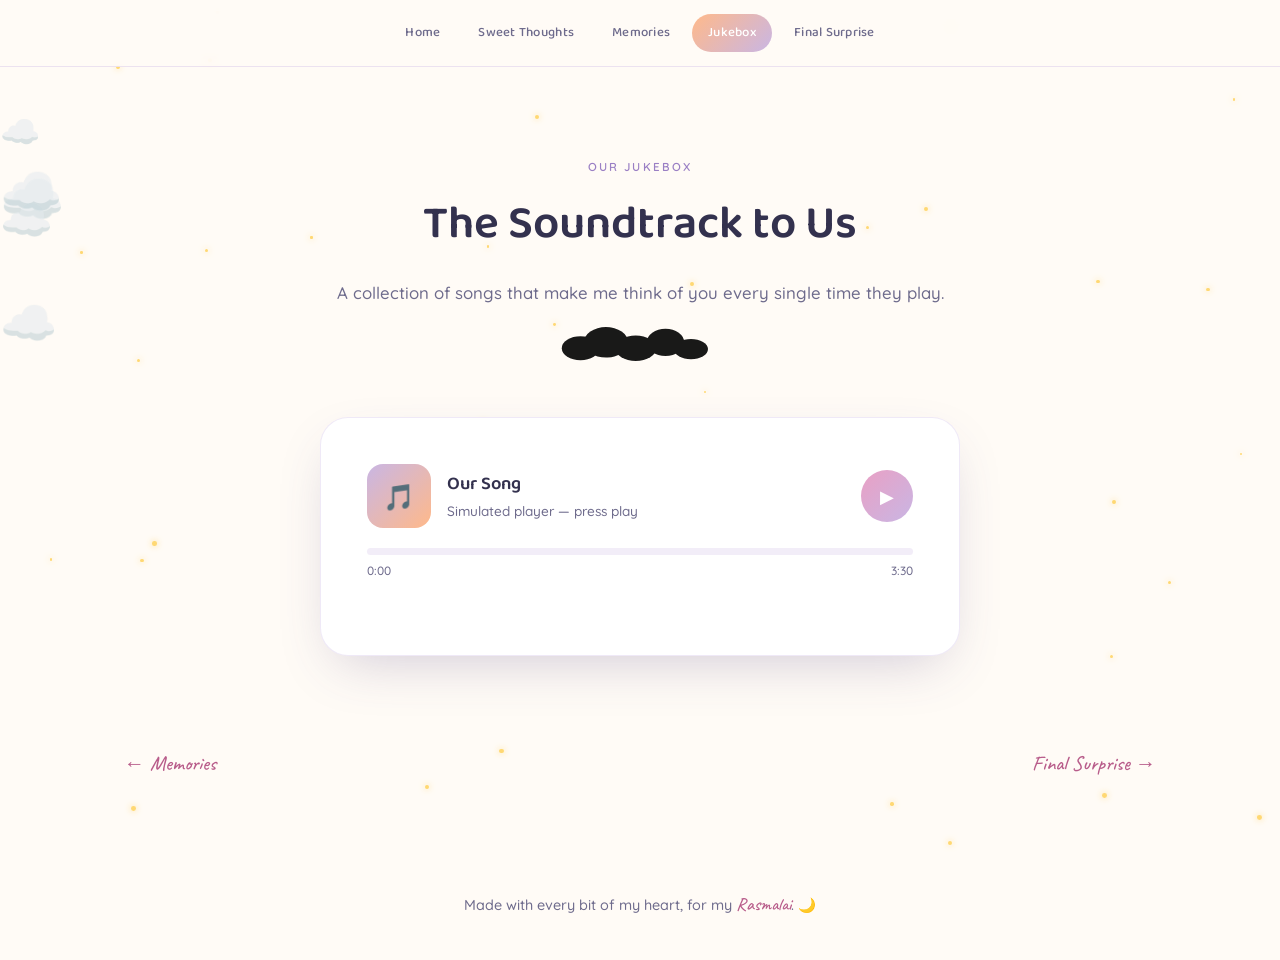
==== jukebox.html @ 06c4f2ed "Add files via upload" ====
<!DOCTYPE html>
<html lang="en">
<head>
<meta charset="UTF-8" />
<meta name="viewport" content="width=device-width, initial-scale=1.0" />
<title>The Soundtrack to Us</title>
<link rel="preconnect" href="https://fonts.googleapis.com">
<link rel="preconnect" href="https://fonts.gstatic.com" crossorigin>
<link href="https://fonts.googleapis.com/css2?family=Baloo+2:wght@500;600;700;800&family=Caveat:wght@600;700&family=Quicksand:wght@400;500;600;700&display=swap" rel="stylesheet">
<link rel="stylesheet" href="css/style.css">
</head>
<body class="locked">

<div id="particle-layer" aria-hidden="true"></div>

<div id="lock-overlay">
  <div class="lock-card">
    <span class="lock-emoji">🔒🌙</span>
    <h2>Ah-ah-ah! No peeking yet, Rasmalai.</h2>
    <p>Good things come to those who wait! Let the timer tick down... 😉✨</p>
  </div>
</div>

<nav class="slide-nav">
  <a href="index.html">Home</a>
  <a href="thoughts.html">Sweet Thoughts</a>
  <a href="memories.html">Memories</a>
  <a href="jukebox.html" class="active">Jukebox</a>
  <a href="surprise.html">Final Surprise</a>
</nav>

<div class="reveal-content">
  <section class="section">
    <div class="section-head">
      <div class="eyebrow">Our jukebox</div>
      <h2>The Soundtrack to Us</h2>
      <p>A collection of songs that make me think of you every single time they play.</p>
      <svg class="cloud-divider" viewBox="0 0 220 40" aria-hidden="true">
        <ellipse cx="40" cy="25" rx="22" ry="14"></ellipse>
        <ellipse cx="70" cy="18" rx="26" ry="18"></ellipse>
        <ellipse cx="105" cy="25" rx="24" ry="15"></ellipse>
        <ellipse cx="140" cy="18" rx="22" ry="16"></ellipse>
        <ellipse cx="170" cy="26" rx="20" ry="12"></ellipse>
      </svg>
    </div>

    <div class="jukebox">
      <div class="jukebox-track">
        <div class="jukebox-art">🎵</div>
        <div class="jukebox-meta">
          <div class="title" id="jukebox-title">Our Song</div>
          <div class="artist" id="jukebox-subtitle">Simulated player — press play</div>
        </div>
        <button class="play-btn" id="play-btn" aria-label="Play or pause">▶</button>
      </div>
      <div class="progress-track"><div class="progress-fill" id="progress-fill"></div></div>
      <div class="progress-time"><span id="progress-current">0:00</span><span id="progress-total">3:30</span></div>

      <!-- Real Spotify embed renders here automatically if you set
           "spotifyEmbedUrl" in data/content.json -->
      <div class="spotify-slot" id="spotify-slot"></div>
    </div>
  </section>

  <div class="slide-footer-nav">
    <a href="memories.html">← Memories</a>
    <a href="surprise.html">Final Surprise →</a>
  </div>
  <footer class="page-footer">Made with every bit of my heart, for my <span class="script">Rasmalai</span>. 🌙</footer>
</div>

<script src="js/data.js"></script>
<script src="js/lock.js"></script>
<script src="js/particles.js"></script>
<script src="js/jukebox.js"></script>
</body>
</html>
---- css/style.css ----
/* ================================================================
   DESIGN TOKENS — Dreamy Pastel Sky
   The idea: no matter the distance, you're under the same sky.
   Palette moves like dusk — periwinkle blue fading into lavender,
   blush pink, and warm peach, with soft cream cards and a
   deep dusky-indigo for text (never pure black).
   ================================================================ */
:root{
  --sky-deep:     #A9C6F0;   /* upper sky, periwinkle */
  --sky-mid:      #E3C6EC;   /* lavender-pink transition */
  --sky-horizon:  #FFD9C2;   /* warm peach horizon glow */
  --cream:        #FFFBF6;   /* page background */
  --card:         #FFFFFF;
  --lavender:     #C9B6E4;
  --blush:        #FFD3E0;
  --peach:        #FFB98A;
  --gold:         #FFD873;
  --indigo:       #33314E;   /* primary text, dusky navy */
  --indigo-soft:  #6E6B8C;   /* secondary text */
  --shadow:       0 20px 55px -18px rgba(80, 70, 130, 0.28);
  --radius-lg:    28px;
  --radius-md:    20px;
  --display: 'Baloo 2', cursive;
  --script: 'Caveat', cursive;
  --sans: 'Quicksand', sans-serif;
}

*{ box-sizing:border-box; }
html{ scroll-behavior:smooth; }

body{
  margin:0;
  background:var(--cream);
  color:var(--indigo);
  font-family:var(--sans);
  font-weight:500;
  overflow-x:hidden;
  line-height:1.65;
}

::selection{ background:var(--blush); color:var(--indigo); }
a, button{ font-family:inherit; }
a:focus-visible, button:focus-visible{
  outline:2px solid var(--indigo);
  outline-offset:3px;
}
h1,h2,h3{ font-family:var(--display); font-weight:600; margin:0; color:var(--indigo); }
.eyebrow{
  font-family:var(--sans); letter-spacing:0.18em; text-transform:uppercase;
  font-size:0.72rem; color:#9A7FC4; font-weight:600;
}
.script{ font-family:var(--script); font-size:1.25em; color:#B85C8A; }

/* ================================================================
   SLIDE NAVIGATION — a floating pastel pill bar
   ================================================================ */
.slide-nav{
  position:sticky;
  top:0;
  z-index:40;
  display:flex;
  justify-content:center;
  gap:6px;
  flex-wrap:wrap;
  padding:14px 12px;
  background:rgba(255,251,246,0.85);
  backdrop-filter:blur(10px);
  border-bottom:1px solid rgba(201,182,228,0.35);
}
.slide-nav a{
  text-decoration:none;
  font-family:var(--display);
  font-size:0.82rem;
  letter-spacing:0.02em;
  color:var(--indigo-soft);
  padding:8px 16px;
  border-radius:999px;
  transition:background 0.2s ease, color 0.2s ease, transform 0.2s ease;
}
.slide-nav a:hover{ background:var(--blush); color:var(--indigo); transform:translateY(-1px); }
.slide-nav a.active{
  background:linear-gradient(135deg, var(--peach), var(--lavender));
  color:#fff;
}

.slide-footer-nav{
  display:flex;
  justify-content:space-between;
  max-width:1080px;
  margin:0 auto;
  padding:0 24px 50px;
}
.slide-footer-nav a{
  text-decoration:none;
  color:#B85C8A;
  font-family:var(--script);
  font-size:1.3rem;
}
.slide-footer-nav a:hover{ text-decoration:underline; }

/* ================================================================
   SIGNATURE ELEMENT — the cloud divider
   A soft scalloped cloud shape replaces plain hairlines between
   sections, echoing the sky theme.
   ================================================================ */
.cloud-divider{
  display:block;
  width:220px;
  height:34px;
  margin:20px auto 0;
  opacity:0.9;
}
.cloud-divider path{ fill:var(--card); }

/* ================================================================
   AMBIENT SKY LAYER — twinkling stars + drifting clouds
   ================================================================ */
#particle-layer{ position:fixed; inset:0; pointer-events:none; z-index:2; overflow:hidden; }
.star{
  position:absolute;
  border-radius:50%;
  background:var(--gold);
  box-shadow:0 0 6px rgba(255,216,115,0.9);
  animation:twinkle ease-in-out infinite;
}
@keyframes twinkle{
  0%,100%{ opacity:0.15; transform:scale(0.8); }
  50%{ opacity:1; transform:scale(1.15); }
}
.cloud-puff{
  position:absolute;
  opacity:0.55;
  filter:blur(0.5px);
  animation:driftAcross linear infinite;
  font-size:2.4rem;
}
@keyframes driftAcross{
  0%{ transform:translateX(-10vw); }
  100%{ transform:translateX(110vw); }
}

/* ================================================================
   SECTION LAYOUT
   ================================================================ */
.section{ max-width:1080px; margin:0 auto; padding:90px 24px; position:relative; z-index:3; }
.section--alt{ background:linear-gradient(180deg, rgba(227,198,236,0.25), rgba(255,217,194,0.2)); }
.section-head{ text-align:center; max-width:640px; margin:0 auto 56px; }
.section-head h2{ font-size:clamp(2rem, 4vw, 2.9rem); margin:10px 0 14px; }
.section-head p{ color:var(--indigo-soft); font-size:1.05rem; }

/* ================================================================
   HERO — dusk sky gradient with drifting clouds + connecting stars
   ================================================================ */
.hero{
  min-height:92vh;
  display:flex; flex-direction:column; align-items:center; justify-content:center;
  text-align:center; padding:40px 24px; position:relative; z-index:3;
  background:linear-gradient(180deg, var(--sky-deep) 0%, var(--sky-mid) 55%, var(--sky-horizon) 100%);
}
.hero-eyebrow{
  letter-spacing:0.28em; text-transform:uppercase; font-size:0.75rem;
  color:#fff; opacity:0.9; margin-bottom:20px; font-weight:600;
}
.hero h1{
  font-size:clamp(2.3rem, 7vw, 4.4rem); line-height:1.15; max-width:820px; color:#fff;
  text-shadow:0 4px 20px rgba(80,60,110,0.25);
}
.hero p.subtitle{
  max-width:560px; margin:20px auto 0; font-size:clamp(1rem, 2vw, 1.2rem);
  color:#fff; opacity:0.92;
}

/* Distance illustration: two pins joined by a dashed flight path */
.distance-map{
  margin:36px auto 0;
  max-width:360px;
  opacity:0.95;
}
.distance-map .flight-path{
  stroke:#fff;
  stroke-width:2.5;
  stroke-dasharray:6 8;
  fill:none;
  opacity:0.85;
}
.distance-map .pin{ fill:#fff; }
.distance-map .plane{
  animation:flyAlong 3.5s ease-in-out infinite;
}
@keyframes flyAlong{
  0%,100%{ transform:translate(0,0); }
  50%{ transform:translate(4px,-6px); }
}
.same-sky-note{
  margin-top:14px;
  font-family:var(--script);
  font-size:1.4rem;
  color:#fff;
}

.countdown{ margin-top:38px; display:flex; gap:14px; flex-wrap:wrap; justify-content:center; }
.countdown .unit{
  background:rgba(255,255,255,0.92);
  border-radius:var(--radius-md);
  box-shadow:var(--shadow);
  padding:16px 20px;
  min-width:84px;
}
.countdown .unit .num{
  font-family:var(--display); font-size:2.2rem; font-weight:700; color:#B85C8A; display:block; line-height:1;
}
.countdown .unit .label{
  font-size:0.68rem; letter-spacing:0.12em; text-transform:uppercase; color:var(--indigo-soft);
  display:block; margin-top:5px;
}
.scroll-hint{ margin-top:44px; font-size:0.85rem; color:#fff; opacity:0.85; letter-spacing:0.04em; }

/* ================================================================
   LOCK OVERLAY
   ================================================================ */
#lock-overlay{
  position:fixed; inset:0; z-index:50;
  background:linear-gradient(180deg, rgba(169,198,240,0.92), rgba(255,217,194,0.92));
  backdrop-filter:blur(14px); -webkit-backdrop-filter:blur(14px);
  display:flex; align-items:center; justify-content:center; text-align:center;
  padding:32px; transition:opacity 0.8s ease;
}
#lock-overlay .lock-card{ max-width:460px; background:rgba(255,255,255,0.9); padding:40px 32px; border-radius:28px; box-shadow:var(--shadow); }
#lock-overlay .lock-emoji{ font-size:3rem; display:block; margin-bottom:18px; }
#lock-overlay h2{ font-size:clamp(1.5rem, 4vw, 2.1rem); }
#lock-overlay p{ color:var(--indigo-soft); margin-top:14px; font-size:1.05rem; }
body.locked .reveal-content{ filter:blur(10px); user-select:none; pointer-events:none; }
body:not(.locked) #lock-overlay{ opacity:0; pointer-events:none; }

#confetti-canvas{ position:fixed; inset:0; z-index:60; pointer-events:none; }

/* ================================================================
   BUTTONS (shared) — soft pastel gradient pills
   ================================================================ */
.btn{
  appearance:none; border:none; cursor:pointer; font-family:var(--display); font-weight:600;
  font-size:1.02rem; padding:16px 34px; border-radius:999px;
  background:linear-gradient(135deg, var(--peach), #E9A0C4);
  color:#fff; box-shadow:0 14px 30px -10px rgba(233,160,196,0.6);
  transition:transform 0.25s ease, box-shadow 0.25s ease;
}
.btn:hover{ transform:translateY(-3px); box-shadow:0 18px 34px -12px rgba(233,160,196,0.7); }
.btn:active{ transform:translateY(-1px); }

/* ================================================================
   SWEET THOUGHT GENERATOR
   ================================================================ */
.thought-card{
  background:var(--card); border-radius:var(--radius-lg); box-shadow:var(--shadow);
  padding:clamp(32px, 6vw, 60px); text-align:center; max-width:640px; margin:0 auto;
  border:1px solid rgba(201,182,228,0.3);
}
.thought-display{
  min-height:110px; display:flex; align-items:center; justify-content:center;
  font-family:var(--display); font-size:clamp(1.15rem, 2.4vw, 1.5rem); font-weight:500;
  color:var(--indigo); padding:10px 6px;
}
.thought-display span{ opacity:0; transform:translateY(8px); transition:opacity 0.6s ease, transform 0.6s ease; }
.thought-display span.show{ opacity:1; transform:translateY(0); }
.thought-card .btn{ margin-top:18px; }

/* ================================================================
   MEMORY VAULT (photo grid)
   ================================================================ */
.memory-grid{ display:grid; grid-template-columns:repeat(3, 1fr); gap:18px; }
@media (max-width:720px){ .memory-grid{ grid-template-columns:repeat(2, 1fr); } }
.memory-tile{
  position:relative; aspect-ratio:4/5; border-radius:var(--radius-md); overflow:hidden;
  box-shadow:0 12px 28px -14px rgba(80,70,130,0.35); cursor:pointer;
  border:4px solid #fff;
}
.memory-tile img{ width:100%; height:100%; object-fit:cover; display:block; transition:transform 0.5s ease; }
.memory-tile:hover img, .memory-tile:focus-within img{ transform:scale(1.08); }
.memory-caption{
  position:absolute; inset:auto 0 0 0; padding:16px 14px;
  background:linear-gradient(to top, rgba(51,49,78,0.85), transparent);
  color:#fff; font-family:var(--display); font-size:0.95rem;
  opacity:0; transform:translateY(10px); transition:opacity 0.35s ease, transform 0.35s ease;
}
.memory-tile:hover .memory-caption, .memory-tile:focus-within .memory-caption{ opacity:1; transform:translateY(0); }

/* ================================================================
   JUKEBOX
   ================================================================ */
.jukebox{
  background:var(--card); border-radius:var(--radius-lg); box-shadow:var(--shadow);
  padding:clamp(28px, 5vw, 46px); max-width:640px; margin:0 auto;
  border:1px solid rgba(201,182,228,0.3);
}
.jukebox-track{ display:flex; align-items:center; gap:16px; }
.jukebox-art{
  width:64px; height:64px; border-radius:16px;
  background:linear-gradient(135deg, var(--lavender), var(--peach));
  flex-shrink:0; display:flex; align-items:center; justify-content:center; font-size:1.6rem;
}
.jukebox-meta{ flex:1; min-width:0; }
.jukebox-meta .title{ font-family:var(--display); font-size:1.15rem; font-weight:600; }
.jukebox-meta .artist{ font-size:0.85rem; color:var(--indigo-soft); }
.play-btn{
  width:52px; height:52px; border-radius:50%; border:none;
  background:linear-gradient(135deg, #E9A0C4, var(--lavender));
  color:#fff; font-size:1.1rem; cursor:pointer; display:flex; align-items:center;
  justify-content:center; flex-shrink:0; transition:transform 0.2s ease;
}
.play-btn:hover{ transform:scale(1.06); }
.progress-track{ margin-top:20px; height:7px; border-radius:999px; background:rgba(201,182,228,0.25); overflow:hidden; }
.progress-fill{ height:100%; width:0%; background:linear-gradient(90deg, var(--peach), var(--lavender)); border-radius:999px; transition:width 0.2s linear; }
.progress-time{ display:flex; justify-content:space-between; font-size:0.75rem; color:var(--indigo-soft); margin-top:6px; }
.spotify-slot{ margin-top:28px; border-radius:16px; overflow:hidden; }

/* ================================================================
   FINAL SURPRISE
   ================================================================ */
.final-surprise{ text-align:center; }
.glow-btn{
  background:linear-gradient(135deg, var(--gold), #E9A0C4);
  animation:pulseGlow 2.6s ease-in-out infinite;
}
@keyframes pulseGlow{
  0%,100%{ box-shadow:0 0 0 0 rgba(255,216,115,0.5); }
  50%{ box-shadow:0 0 0 18px rgba(255,216,115,0); }
}
#jewelry-modal{
  position:fixed; inset:0; z-index:70; display:none; align-items:center; justify-content:center;
  padding:24px; background:rgba(51,49,78,0.55); backdrop-filter:blur(6px);
}
#jewelry-modal.open{ display:flex; }
.modal-card{
  position:relative; background:var(--cream); border-radius:var(--radius-lg); max-width:480px;
  width:100%; padding:clamp(28px, 6vw, 48px); text-align:center;
  box-shadow:0 30px 80px -20px rgba(0,0,0,0.45); overflow:hidden;
}
.modal-close{ position:absolute; top:16px; right:18px; background:none; border:none; font-size:1.4rem; color:var(--indigo-soft); cursor:pointer; z-index:2; }
.jewelry-box-placeholder{
  width:100%; aspect-ratio:1/1; max-width:260px; margin:0 auto 22px; border-radius:24px;
  background:linear-gradient(135deg, var(--blush), var(--gold));
  display:flex; align-items:center; justify-content:center; font-size:3rem; box-shadow:var(--shadow);
  overflow:hidden;
}
.jewelry-box-placeholder img{ width:100%; height:100%; object-fit:cover; }
.modal-card p{ font-family:var(--display); font-size:1.15rem; font-weight:500; color:var(--indigo); position:relative; z-index:2; }
.modal-sparkle{ position:absolute; font-size:1rem; opacity:0.8; animation:sparkleFloat 3s ease-in-out infinite; pointer-events:none; }
@keyframes sparkleFloat{
  0%,100%{ transform:translateY(0) scale(1); opacity:0.5; }
  50%{ transform:translateY(-14px) scale(1.2); opacity:1; }
}

footer.page-footer{ text-align:center; padding:60px 24px 40px; color:var(--indigo-soft); font-size:0.9rem; position:relative; z-index:3; }

@media (prefers-reduced-motion: reduce){
  *, *::before, *::after{
    animation-duration:0.01ms !important;
    animation-iteration-count:1 !important;
    transition-duration:0.01ms !important;
    scroll-behavior:auto !important;
  }
}
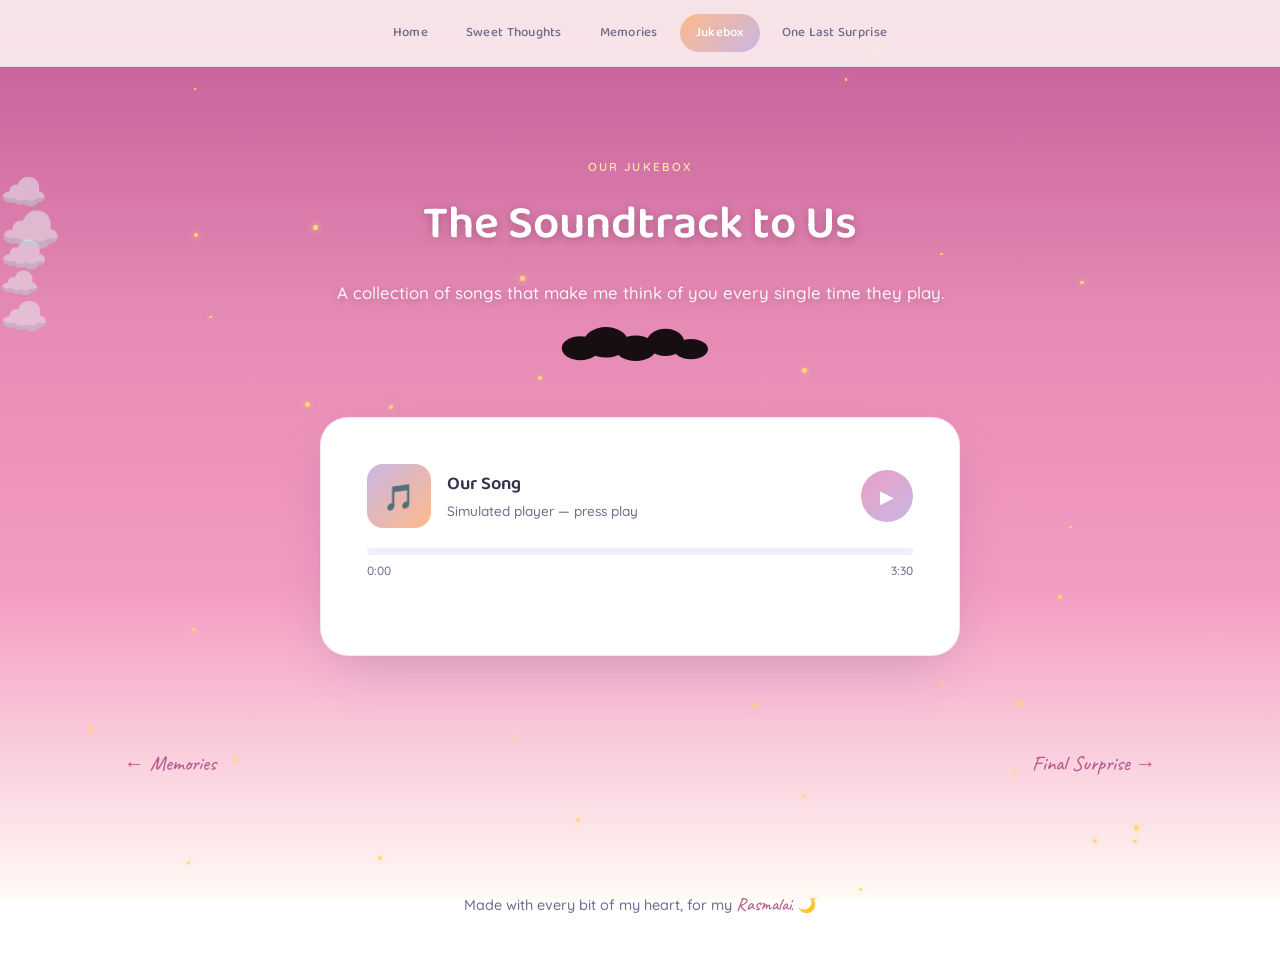
==== commit 009b3853: "Update link text for Final Surprise" ====
--- a/jukebox.html
+++ b/jukebox.html
@@ -26,7 +26,7 @@
   <a href="thoughts.html">Sweet Thoughts</a>
   <a href="memories.html">Memories</a>
   <a href="jukebox.html" class="active">Jukebox</a>
-  <a href="surprise.html">Final Surprise</a>
+  <a href="surprise.html">One Last Surprise</a>
 </nav>
 
 <div class="reveal-content">
--- a/css/style.css
+++ b/css/style.css
@@ -9,6 +9,9 @@
   --sky-deep:     #A9C6F0;   /* upper sky, periwinkle */
   --sky-mid:      #E3C6EC;   /* lavender-pink transition */
   --sky-horizon:  #FFD9C2;   /* warm peach horizon glow */
+  --hero-pink-deep:  #C15B95;  /* rich rose, top of hero */
+  --hero-pink-mid:   #E58AB5;  /* rose-pink */
+  --hero-pink-light: #F49BC1;  /* soft blush, bottom of hero */
   --cream:        #FFFBF6;   /* page background */
   --card:         #FFFFFF;
   --lavender:     #C9B6E4;
@@ -30,7 +33,8 @@
 
 body{
   margin:0;
-  background:var(--cream);
+  background:linear-gradient(180deg, var(--hero-pink-deep) 0%, var(--hero-pink-mid) 35%, var(--hero-pink-light) 65%, var(--cream) 100%);
+  background-attachment:fixed;
   color:var(--indigo);
   font-family:var(--sans);
   font-weight:500;
@@ -47,9 +51,13 @@
 h1,h2,h3{ font-family:var(--display); font-weight:600; margin:0; color:var(--indigo); }
 .eyebrow{
   font-family:var(--sans); letter-spacing:0.18em; text-transform:uppercase;
-  font-size:0.72rem; color:#9A7FC4; font-weight:600;
+  font-size:0.72rem; color:#FFE9A8; font-weight:600;
 }
 .script{ font-family:var(--script); font-size:1.25em; color:#B85C8A; }
+.hero .script{
+  color:#FFE9A8;
+  text-shadow:0 2px 10px rgba(80,40,70,0.35);
+}
 
 /* ================================================================
    SLIDE NAVIGATION — a floating pastel pill bar
@@ -143,10 +151,10 @@
    SECTION LAYOUT
    ================================================================ */
 .section{ max-width:1080px; margin:0 auto; padding:90px 24px; position:relative; z-index:3; }
-.section--alt{ background:linear-gradient(180deg, rgba(227,198,236,0.25), rgba(255,217,194,0.2)); }
+.section--alt{ background:transparent; }
 .section-head{ text-align:center; max-width:640px; margin:0 auto 56px; }
-.section-head h2{ font-size:clamp(2rem, 4vw, 2.9rem); margin:10px 0 14px; }
-.section-head p{ color:var(--indigo-soft); font-size:1.05rem; }
+.section-head h2{ font-size:clamp(2rem, 4vw, 2.9rem); margin:10px 0 14px; color:#fff; text-shadow:0 2px 10px rgba(80,40,70,0.35); }
+.section-head p{ color:#fff; opacity:0.92; font-size:1.05rem; text-shadow:0 2px 8px rgba(80,40,70,0.3); }
 
 /* ================================================================
    HERO — dusk sky gradient with drifting clouds + connecting stars
@@ -155,7 +163,7 @@
   min-height:92vh;
   display:flex; flex-direction:column; align-items:center; justify-content:center;
   text-align:center; padding:40px 24px; position:relative; z-index:3;
-  background:linear-gradient(180deg, var(--sky-deep) 0%, var(--sky-mid) 55%, var(--sky-horizon) 100%);
+  background:linear-gradient(180deg, var(--hero-pink-deep) 0%, var(--hero-pink-mid) 55%, var(--hero-pink-light) 100%);
 }
 .hero-eyebrow{
   letter-spacing:0.28em; text-transform:uppercase; font-size:0.75rem;
@@ -187,6 +195,13 @@
 .distance-map .plane{
   animation:flyAlong 3.5s ease-in-out infinite;
 }
+.distance-map .city-label{
+  font-family:var(--display);
+  font-size:11px;
+  font-weight:600;
+  fill:#fff;
+  opacity:0.9;
+}
 @keyframes flyAlong{
   0%,100%{ transform:translate(0,0); }
   50%{ transform:translate(4px,-6px); }
@@ -196,6 +211,7 @@
   font-family:var(--script);
   font-size:1.4rem;
   color:#fff;
+  text-shadow:0 2px 10px rgba(80,40,70,0.35);
 }
 
 .countdown{ margin-top:38px; display:flex; gap:14px; flex-wrap:wrap; justify-content:center; }
@@ -213,14 +229,14 @@
   font-size:0.68rem; letter-spacing:0.12em; text-transform:uppercase; color:var(--indigo-soft);
   display:block; margin-top:5px;
 }
-.scroll-hint{ margin-top:44px; font-size:0.85rem; color:#fff; opacity:0.85; letter-spacing:0.04em; }
+.scroll-hint{ margin-top:44px; font-size:0.85rem; color:#fff; opacity:0.9; letter-spacing:0.04em; text-shadow:0 2px 10px rgba(80,40,70,0.3); }
 
 /* ================================================================
    LOCK OVERLAY
    ================================================================ */
 #lock-overlay{
   position:fixed; inset:0; z-index:50;
-  background:linear-gradient(180deg, rgba(169,198,240,0.92), rgba(255,217,194,0.92));
+  background:linear-gradient(180deg, rgba(193,91,149,0.92), rgba(251,199,220,0.92));
   backdrop-filter:blur(14px); -webkit-backdrop-filter:blur(14px);
   display:flex; align-items:center; justify-content:center; text-align:center;
   padding:32px; transition:opacity 0.8s ease;
@@ -268,21 +284,28 @@
    MEMORY VAULT (photo grid)
    ================================================================ */
 .memory-grid{ display:grid; grid-template-columns:repeat(3, 1fr); gap:18px; }
-@media (max-width:720px){ .memory-grid{ grid-template-columns:repeat(2, 1fr); } }
+@media (max-width:720px){ .memory-grid{ grid-template-columns:repeat(2, 1fr); gap:14px; } }
 .memory-tile{
-  position:relative; aspect-ratio:4/5; border-radius:var(--radius-md); overflow:hidden;
+  position:relative; border-radius:var(--radius-md); overflow:hidden;
   box-shadow:0 12px 28px -14px rgba(80,70,130,0.35); cursor:pointer;
-  border:4px solid #fff;
-}
-.memory-tile img{ width:100%; height:100%; object-fit:cover; display:block; transition:transform 0.5s ease; }
-.memory-tile:hover img, .memory-tile:focus-within img{ transform:scale(1.08); }
+  border:4px solid #fff; background:#fff;
+}
+.memory-photo{ aspect-ratio:4/5; overflow:hidden; }
+.memory-photo img{ width:100%; height:100%; object-fit:cover; display:block; transition:transform 0.5s ease; }
+.memory-tile:hover .memory-photo img, .memory-tile:focus-within .memory-photo img{ transform:scale(1.06); }
 .memory-caption{
-  position:absolute; inset:auto 0 0 0; padding:16px 14px;
-  background:linear-gradient(to top, rgba(51,49,78,0.85), transparent);
-  color:#fff; font-family:var(--display); font-size:0.95rem;
-  opacity:0; transform:translateY(10px); transition:opacity 0.35s ease, transform 0.35s ease;
-}
-.memory-tile:hover .memory-caption, .memory-tile:focus-within .memory-caption{ opacity:1; transform:translateY(0); }
+  padding:10px 8px 14px;
+  text-align:center;
+  background:#fff;
+  color:var(--indigo);
+  font-family:var(--display);
+  font-size:0.82rem;
+  font-weight:600;
+  line-height:1.3;
+}
+@media (max-width:480px){
+  .memory-caption{ font-size:0.75rem; padding:8px 6px 12px; }
+}
 
 /* ================================================================
    JUKEBOX
@@ -314,40 +337,96 @@
 .spotify-slot{ margin-top:28px; border-radius:16px; overflow:hidden; }
 
 /* ================================================================
-   FINAL SURPRISE
-   ================================================================ */
-.final-surprise{ text-align:center; }
-.glow-btn{
-  background:linear-gradient(135deg, var(--gold), #E9A0C4);
-  animation:pulseGlow 2.6s ease-in-out infinite;
-}
-@keyframes pulseGlow{
-  0%,100%{ box-shadow:0 0 0 0 rgba(255,216,115,0.5); }
-  50%{ box-shadow:0 0 0 18px rgba(255,216,115,0); }
-}
-#jewelry-modal{
-  position:fixed; inset:0; z-index:70; display:none; align-items:center; justify-content:center;
-  padding:24px; background:rgba(51,49,78,0.55); backdrop-filter:blur(6px);
-}
-#jewelry-modal.open{ display:flex; }
-.modal-card{
-  position:relative; background:var(--cream); border-radius:var(--radius-lg); max-width:480px;
-  width:100%; padding:clamp(28px, 6vw, 48px); text-align:center;
-  box-shadow:0 30px 80px -20px rgba(0,0,0,0.45); overflow:hidden;
-}
-.modal-close{ position:absolute; top:16px; right:18px; background:none; border:none; font-size:1.4rem; color:var(--indigo-soft); cursor:pointer; z-index:2; }
-.jewelry-box-placeholder{
-  width:100%; aspect-ratio:1/1; max-width:260px; margin:0 auto 22px; border-radius:24px;
-  background:linear-gradient(135deg, var(--blush), var(--gold));
-  display:flex; align-items:center; justify-content:center; font-size:3rem; box-shadow:var(--shadow);
-  overflow:hidden;
-}
-.jewelry-box-placeholder img{ width:100%; height:100%; object-fit:cover; }
-.modal-card p{ font-family:var(--display); font-size:1.15rem; font-weight:500; color:var(--indigo); position:relative; z-index:2; }
-.modal-sparkle{ position:absolute; font-size:1rem; opacity:0.8; animation:sparkleFloat 3s ease-in-out infinite; pointer-events:none; }
-@keyframes sparkleFloat{
-  0%,100%{ transform:translateY(0) scale(1); opacity:0.5; }
-  50%{ transform:translateY(-14px) scale(1.2); opacity:1; }
+   CAT + BOUQUET (final surprise page, above the lamp/cake)
+   ================================================================ */
+.bouquet-section .section-head p{ max-width:520px; }
+.cat-bouquet-card{ display:flex; justify-content:center; margin-top:8px; }
+.cat-bouquet{
+  width:220px;
+  max-width:60vw;
+  height:auto;
+  border-radius:20px;
+  filter:drop-shadow(0 14px 20px rgba(80,70,130,0.25));
+  animation:bobFloat 3.4s ease-in-out infinite;
+}
+@keyframes bobFloat{
+  0%,100%{ transform:translateY(0); }
+  50%{ transform:translateY(-8px); }
+}
+
+/* ================================================================
+   LAMP-PULL + CAKE-CUT SURPRISE
+   ================================================================ */
+.lamp-stage{ text-align:center; margin-bottom:10px; }
+.lamp-svg{ width:130px; height:auto; margin:0 auto; display:block; }
+#lamp-pull{
+  cursor:pointer;
+  transform-box: fill-box;
+  transform-origin: center;
+  transition:transform 0.15s ease;
+}
+#lamp-pull:hover{ transform:translateY(4px); }
+#lamp-pull.pulled{ animation:knobPull 0.6s ease; }
+@keyframes knobPull{
+  0%{ transform:translateY(0); }
+  35%{ transform:translateY(24px); }
+  60%{ transform:translateY(10px); }
+  100%{ transform:translateY(0); }
+}
+#lamp-bulb{ transition:fill 0.4s ease, filter 0.4s ease; }
+#lamp-bulb.lit{ fill:#FFD873; filter:drop-shadow(0 0 16px rgba(255,216,115,0.95)); }
+.lamp-hint, .cake-hint{
+  font-family:var(--display); font-size:0.85rem; color:var(--indigo-soft);
+  margin-top:6px; transition:opacity 0.4s ease;
+}
+
+.cake-stage{
+  text-align:center;
+  margin-top:6px;
+  opacity:0;
+  transform:translateY(40px) scale(0.9);
+  transition:opacity 0.6s ease, transform 0.6s cubic-bezier(.34,1.56,.64,1);
+}
+.cake-stage.visible{ opacity:1; transform:translateY(0) scale(1); }
+.cake-svg{
+  width:220px; max-width:70vw; height:auto;
+  touch-action:pan-y; cursor:grab; margin-top:6px;
+}
+#cake-left, #cake-right{
+  transition:transform 0.6s cubic-bezier(.34,1.56,.64,1);
+  transform-box: fill-box;
+}
+#cake-left.cut{ transform:translate(-18px,4px) rotate(-8deg); }
+#cake-right.cut{ transform:translate(18px,4px) rotate(8deg); }
+#cake-heart{ transition:opacity 0.6s ease 0.3s; }
+
+.bday-message{
+  margin-top:22px;
+  display:flex; flex-wrap:wrap; justify-content:center; gap:8px 10px;
+  opacity:0; pointer-events:none; transition:opacity 0.2s ease;
+  padding:0 12px;
+}
+.bday-message.show{ opacity:1; pointer-events:auto; }
+.pop-word{
+  font-family:var(--display); font-weight:700;
+  font-size:clamp(1.2rem, 4.2vw, 1.9rem);
+  color:var(--indigo);
+  display:inline-block;
+  transform:scale(0);
+  opacity:0;
+}
+.bday-message.show .pop-word{
+  animation:popIn 0.6s cubic-bezier(.34,1.56,.64,1) forwards;
+  animation-delay:var(--d);
+}
+.pop-word.script-word{ font-family:var(--script); color:#B85C8A; font-size:clamp(1.5rem, 5vw, 2.3rem); }
+@keyframes popIn{
+  0%{ transform:scale(0) rotate(-8deg); opacity:0; }
+  60%{ transform:scale(1.25) rotate(4deg); opacity:1; }
+  100%{ transform:scale(1) rotate(0deg); opacity:1; }
+}
+@media (prefers-reduced-motion: reduce){
+  .bday-message.show .pop-word{ animation:none; transform:scale(1); opacity:1; }
 }
 
 footer.page-footer{ text-align:center; padding:60px 24px 40px; color:var(--indigo-soft); font-size:0.9rem; position:relative; z-index:3; }
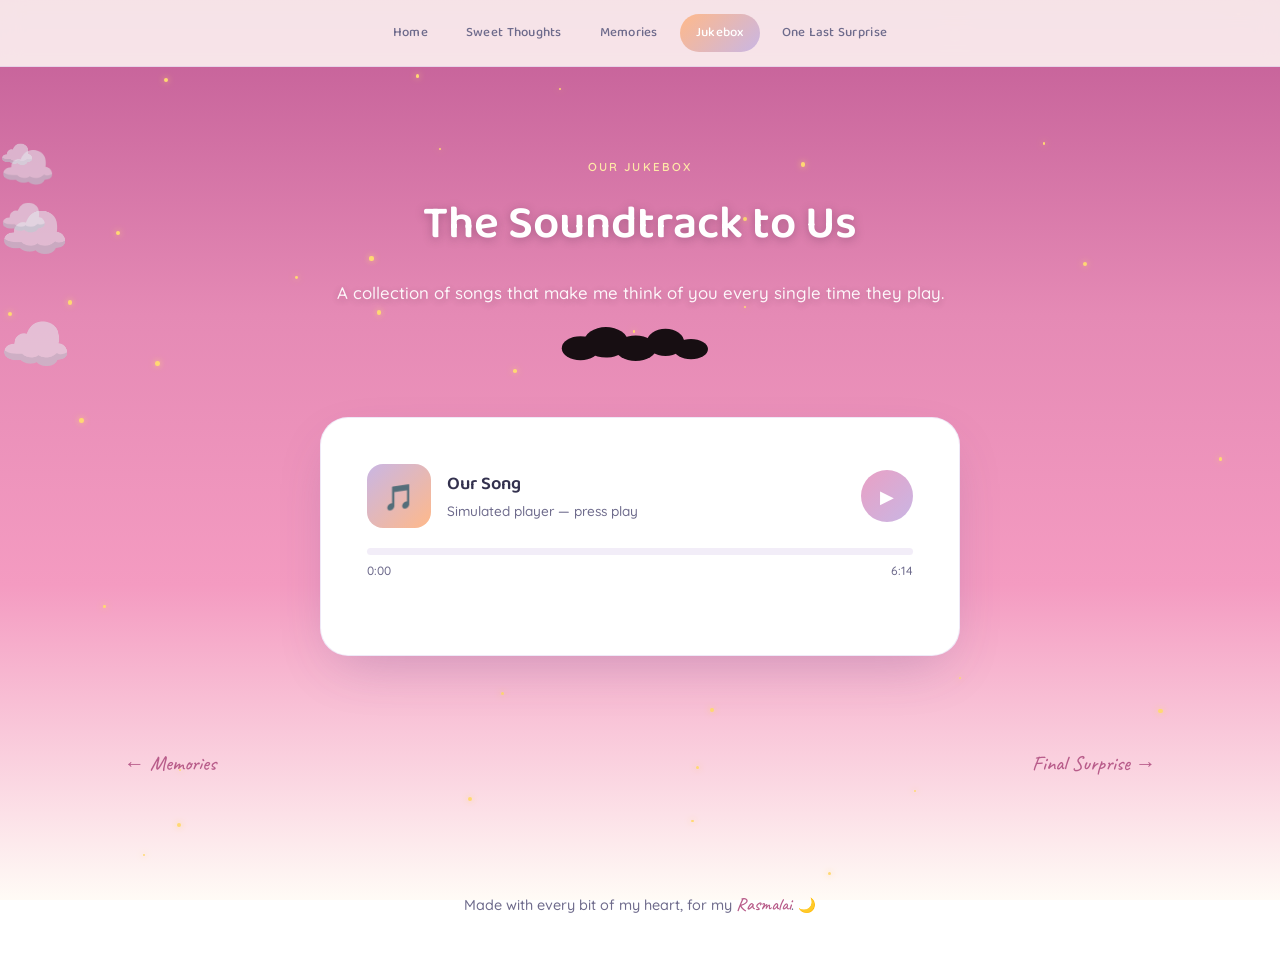
==== commit 980c63e0: "Update body class in jukebox.html Removed 'locked' class from body element." ====
--- a/jukebox.html
+++ b/jukebox.html
@@ -9,7 +9,7 @@
 <link href="https://fonts.googleapis.com/css2?family=Baloo+2:wght@500;600;700;800&family=Caveat:wght@600;700&family=Quicksand:wght@400;500;600;700&display=swap" rel="stylesheet">
 <link rel="stylesheet" href="css/style.css">
 </head>
-<body class="locked">
+<body>
 
 <div id="particle-layer" aria-hidden="true"></div>
 
--- a/css/style.css
+++ b/css/style.css
@@ -1,25 +1,21 @@
 /* ================================================================
    DESIGN TOKENS — Dreamy Pastel Sky
-   The idea: no matter the distance, you're under the same sky.
-   Palette moves like dusk — periwinkle blue fading into lavender,
-   blush pink, and warm peach, with soft cream cards and a
-   deep dusky-indigo for text (never pure black).
    ================================================================ */
 :root{
-  --sky-deep:     #A9C6F0;   /* upper sky, periwinkle */
-  --sky-mid:      #E3C6EC;   /* lavender-pink transition */
-  --sky-horizon:  #FFD9C2;   /* warm peach horizon glow */
-  --hero-pink-deep:  #C15B95;  /* rich rose, top of hero */
-  --hero-pink-mid:   #E58AB5;  /* rose-pink */
-  --hero-pink-light: #F49BC1;  /* soft blush, bottom of hero */
-  --cream:        #FFFBF6;   /* page background */
+  --sky-deep:     #A9C6F0;
+  --sky-mid:      #E3C6EC;
+  --sky-horizon:  #FFD9C2;
+  --hero-pink-deep:  #C15B95;
+  --hero-pink-mid:   #E58AB5;
+  --hero-pink-light: #F49BC1;
+  --cream:        #FFFBF6;
   --card:         #FFFFFF;
   --lavender:     #C9B6E4;
   --blush:        #FFD3E0;
   --peach:        #FFB98A;
   --gold:         #FFD873;
-  --indigo:       #33314E;   /* primary text, dusky navy */
-  --indigo-soft:  #6E6B8C;   /* secondary text */
+  --indigo:       #33314E;
+  --indigo-soft:  #6E6B8C;
   --shadow:       0 20px 55px -18px rgba(80, 70, 130, 0.28);
   --radius-lg:    28px;
   --radius-md:    20px;
@@ -60,7 +56,7 @@
 }
 
 /* ================================================================
-   SLIDE NAVIGATION — a floating pastel pill bar
+   SLIDE NAVIGATION
    ================================================================ */
 .slide-nav{
   position:sticky;
@@ -106,11 +102,6 @@
 }
 .slide-footer-nav a:hover{ text-decoration:underline; }
 
-/* ================================================================
-   SIGNATURE ELEMENT — the cloud divider
-   A soft scalloped cloud shape replaces plain hairlines between
-   sections, echoing the sky theme.
-   ================================================================ */
 .cloud-divider{
   display:block;
   width:220px;
@@ -121,7 +112,7 @@
 .cloud-divider path{ fill:var(--card); }
 
 /* ================================================================
-   AMBIENT SKY LAYER — twinkling stars + drifting clouds
+   AMBIENT SKY LAYER
    ================================================================ */
 #particle-layer{ position:fixed; inset:0; pointer-events:none; z-index:2; overflow:hidden; }
 .star{
@@ -157,7 +148,7 @@
 .section-head p{ color:#fff; opacity:0.92; font-size:1.05rem; text-shadow:0 2px 8px rgba(80,40,70,0.3); }
 
 /* ================================================================
-   HERO — dusk sky gradient with drifting clouds + connecting stars
+   HERO
    ================================================================ */
 .hero{
   min-height:92vh;
@@ -178,7 +169,6 @@
   color:#fff; opacity:0.92;
 }
 
-/* Distance illustration: two pins joined by a dashed flight path */
 .distance-map{
   margin:36px auto 0;
   max-width:360px;
@@ -251,7 +241,7 @@
 #confetti-canvas{ position:fixed; inset:0; z-index:60; pointer-events:none; }
 
 /* ================================================================
-   BUTTONS (shared) — soft pastel gradient pills
+   BUTTONS
    ================================================================ */
 .btn{
   appearance:none; border:none; cursor:pointer; font-family:var(--display); font-weight:600;
@@ -281,30 +271,130 @@
 .thought-card .btn{ margin-top:18px; }
 
 /* ================================================================
-   MEMORY VAULT (photo grid)
-   ================================================================ */
-.memory-grid{ display:grid; grid-template-columns:repeat(3, 1fr); gap:18px; }
-@media (max-width:720px){ .memory-grid{ grid-template-columns:repeat(2, 1fr); gap:14px; } }
+   MEMORY VAULT (PHOTO GRID)
+   ================================================================ */
+.memory-grid{ 
+  display:grid; 
+  grid-template-columns:repeat(3, 1fr); 
+  gap:18px; 
+}
+
 .memory-tile{
-  position:relative; border-radius:var(--radius-md); overflow:hidden;
-  box-shadow:0 12px 28px -14px rgba(80,70,130,0.35); cursor:pointer;
-  border:4px solid #fff; background:#fff;
-}
-.memory-photo{ aspect-ratio:4/5; overflow:hidden; }
-.memory-photo img{ width:100%; height:100%; object-fit:cover; display:block; transition:transform 0.5s ease; }
-.memory-tile:hover .memory-photo img, .memory-tile:focus-within .memory-photo img{ transform:scale(1.06); }
+  position:relative; 
+  border-radius:var(--radius-md); 
+  overflow:hidden;
+  box-shadow:0 12px 28px -14px rgba(80,70,130,0.35); 
+  cursor:pointer;
+  border:4px solid #fff; 
+  background:#fff;
+  display:flex;
+  flex-direction:column;
+}
+
+.memory-photo{ 
+  width:100%;
+  aspect-ratio:4/5; 
+  overflow:hidden; 
+}
+
+.memory-photo img{ 
+  width:100%; 
+  height:100%; 
+  object-fit:cover; 
+  display:block; 
+  transition:transform 0.5s ease; 
+}
+
+.memory-tile:hover .memory-photo img, 
+.memory-tile:focus-within .memory-photo img{ 
+  transform:scale(1.06); 
+}
+
 .memory-caption{
   padding:10px 8px 14px;
   text-align:center;
   background:#fff;
   color:var(--indigo);
   font-family:var(--display);
-  font-size:0.82rem;
+  font-size:0.85rem;
   font-weight:600;
   line-height:1.3;
-}
+  margin-top:auto;
+}
+
+/* Tablet Layout */
+@media (max-width:720px){ 
+  .memory-grid{ 
+    grid-template-columns:repeat(2, 1fr); 
+    gap:14px; 
+  } 
+}
+
+/* Mobile Layout: 2 equal columns x 3 rows */
 @media (max-width:480px){
-  .memory-caption{ font-size:0.75rem; padding:8px 6px 12px; }
+  .memory-grid{ 
+    grid-template-columns:repeat(2, 1fr); 
+    gap:10px; 
+    padding:0;
+    max-width:100%; 
+    margin:0 auto; 
+  }
+
+  .memory-photo{
+    height:160px; /* Fixed height so all 6 cards are perfectly equal */
+    aspect-ratio: auto;
+  }
+
+  .memory-caption{ 
+    font-size:0.78rem; 
+    padding:8px 4px; 
+  }
+}
+
+/* Tap-to-enlarge polaroid popup */
+.memory-lightbox{
+  position:fixed; inset:0; z-index:75;
+  display:none; align-items:center; justify-content:center;
+  padding:24px;
+  background:rgba(51,49,78,0.72);
+  backdrop-filter:blur(4px);
+}
+.memory-lightbox.open{ display:flex; }
+.polaroid-card{
+  position:relative;
+  background:#fff;
+  padding:14px 14px 26px;
+  border-radius:6px;
+  max-width:340px;
+  width:100%;
+  box-shadow:0 30px 70px -20px rgba(0,0,0,0.5);
+  transform:rotate(-1.5deg);
+  animation:polaroidPop 0.3s cubic-bezier(.34,1.56,.64,1);
+}
+@keyframes polaroidPop{
+  0%{ transform:rotate(-1.5deg) scale(0.85); opacity:0; }
+  100%{ transform:rotate(-1.5deg) scale(1); opacity:1; }
+}
+.polaroid-card img{
+  width:100%;
+  aspect-ratio:4/5;
+  object-fit:cover;
+  border-radius:2px;
+  display:block;
+}
+.polaroid-card p{
+  font-family:var(--script);
+  font-size:1.3rem;
+  color:var(--indigo);
+  text-align:center;
+  margin:12px 0 0;
+}
+.lightbox-close{
+  position:absolute; top:-14px; right:-14px;
+  width:34px; height:34px; border-radius:50%;
+  background:#fff; border:none; cursor:pointer;
+  font-size:1rem; color:var(--indigo-soft);
+  box-shadow:0 6px 16px -4px rgba(0,0,0,0.3);
 }
 
 /* ================================================================
@@ -337,7 +427,99 @@
 .spotify-slot{ margin-top:28px; border-radius:16px; overflow:hidden; }
 
 /* ================================================================
-   CAT + BOUQUET (final surprise page, above the lamp/cake)
+   PASSWORD GATE
+   ================================================================ */
+.password-gate{
+  min-height:65vh;
+  display:flex; align-items:center; justify-content:center;
+  padding:60px 20px;
+}
+.password-card{
+  background:#fff; border-radius:var(--radius-lg); box-shadow:var(--shadow);
+  padding:clamp(30px, 6vw, 50px); text-align:center; max-width:420px; width:100%;
+}
+.password-emoji{ font-size:2.6rem; display:block; margin-bottom:14px; }
+.password-card h2{ font-size:clamp(1.3rem, 4vw, 1.6rem); color:var(--indigo); }
+.password-card p{ color:var(--indigo-soft); margin-top:10px; font-size:0.95rem; }
+#password-input{
+  padding:14px 18px; border-radius:999px; border:2px solid var(--lavender);
+  font-family:var(--sans); font-size:1rem; text-align:center; outline:none;
+  color:var(--indigo);
+}
+#password-input:focus{ border-color:#E58AB5; }
+
+.pin-display{
+  display:flex; justify-content:center; gap:16px;
+  margin:22px 0 24px;
+}
+.pin-dot{
+  width:18px; height:18px; border-radius:50%;
+  border:2px solid var(--lavender);
+  background:transparent;
+  transition:background 0.2s ease, transform 0.2s ease;
+}
+.pin-dot.filled{
+  background:linear-gradient(135deg, var(--peach), #E9A0C4);
+  border-color:transparent;
+  transform:scale(1.1);
+}
+.pin-display.shake{ animation:pinShake 0.4s ease; }
+@keyframes pinShake{
+  0%,100%{ transform:translateX(0); }
+  25%{ transform:translateX(-8px); }
+  75%{ transform:translateX(8px); }
+}
+
+.pin-keypad{
+  display:grid;
+  grid-template-columns:repeat(3, 1fr);
+  gap:12px;
+  max-width:260px;
+  margin:0 auto;
+}
+.pin-key{
+  appearance:none; border:none; cursor:pointer;
+  aspect-ratio:1/1;
+  border-radius:16px;
+  background:var(--cream);
+  border:1px solid rgba(201,182,228,0.4);
+  font-family:var(--display); font-weight:700; font-size:1.3rem;
+  color:var(--indigo);
+  transition:transform 0.15s ease, background 0.15s ease;
+}
+.pin-key:hover{ background:var(--blush); }
+.pin-key:active{ transform:scale(0.92); }
+.pin-key-clear, .pin-key-back{
+  font-size:1rem;
+  color:var(--indigo-soft);
+}
+
+.password-error{
+  color:#D6558A; font-size:0.85rem; margin-top:10px; opacity:0; transition:opacity 0.3s ease;
+}
+.password-error.show{ opacity:1; }
+
+.password-success{
+  display:none;
+  min-height:65vh; align-items:center; justify-content:center; padding:60px 20px;
+  text-align:center;
+}
+.password-success.show{ display:flex; }
+.success-card{ max-width:440px; }
+.success-hearts{ font-size:2rem; letter-spacing:8px; animation:heartPulse 1.6s ease-in-out infinite; }
+@keyframes heartPulse{ 0%,100%{ transform:scale(1); } 50%{ transform:scale(1.15); } }
+.success-card h2{ font-size:clamp(1.5rem, 5vw, 2.1rem); color:#fff; text-shadow:0 2px 10px rgba(80,40,70,0.35); margin-top:16px; }
+.success-card p{ color:#fff; opacity:0.92; margin-top:10px; text-shadow:0 2px 8px rgba(80,40,70,0.3); }
+.success-card .btn{ margin-top:26px; }
+
+.main-content{
+  opacity:0; max-height:0; overflow:hidden;
+  transition:opacity 0.6s ease;
+}
+.main-content.show{ opacity:1; max-height:none; overflow:visible; }
+
+/* ================================================================
+   CAT + BOUQUET
    ================================================================ */
 .bouquet-section .section-head p{ max-width:520px; }
 .cat-bouquet-card{ display:flex; justify-content:center; margin-top:8px; }
@@ -357,6 +539,19 @@
 /* ================================================================
    LAMP-PULL + CAKE-CUT SURPRISE
    ================================================================ */
+.reveal-next-wrap{ text-align:center; margin-top:28px; }
+
+.final-surprise{
+  opacity:0;
+  max-height:0;
+  overflow:hidden;
+  transition:opacity 0.7s ease, max-height 0.9s ease;
+}
+.final-surprise.show{
+  opacity:1;
+  max-height:2000px;
+}
+
 .lamp-stage{ text-align:center; margin-bottom:10px; }
 .lamp-svg{ width:130px; height:auto; margin:0 auto; display:block; }
 #lamp-pull{
@@ -376,32 +571,52 @@
 #lamp-bulb{ transition:fill 0.4s ease, filter 0.4s ease; }
 #lamp-bulb.lit{ fill:#FFD873; filter:drop-shadow(0 0 16px rgba(255,216,115,0.95)); }
 .lamp-hint, .cake-hint{
-  font-family:var(--display); font-size:0.85rem; color:var(--indigo-soft);
-  margin-top:6px; transition:opacity 0.4s ease;
+  font-family:var(--display); font-size:0.85rem; color:#fff; opacity:0.9;
+  margin-top:6px; transition:opacity 0.4s ease; text-shadow:0 2px 8px rgba(80,40,70,0.3);
 }
 
 .cake-stage{
   text-align:center;
-  margin-top:6px;
+  margin-top:16px;
   opacity:0;
   transform:translateY(40px) scale(0.9);
   transition:opacity 0.6s ease, transform 0.6s cubic-bezier(.34,1.56,.64,1);
 }
 .cake-stage.visible{ opacity:1; transform:translateY(0) scale(1); }
-.cake-svg{
-  width:220px; max-width:70vw; height:auto;
-  touch-action:pan-y; cursor:grab; margin-top:6px;
-}
-#cake-left, #cake-right{
+
+.cake-photo-wrap{
+  position:relative;
+  width:240px; max-width:75vw;
+  aspect-ratio:1/1;
+  margin:10px auto 0;
+  touch-action:pan-y;
+  cursor:grab;
+}
+.cake-photo{
+  position:absolute; inset:0;
+  width:100%; height:100%;
+  object-fit:cover;
+  border-radius:24px;
+  border:5px solid #fff;
+  box-shadow:var(--shadow);
   transition:transform 0.6s cubic-bezier(.34,1.56,.64,1);
-  transform-box: fill-box;
-}
-#cake-left.cut{ transform:translate(-18px,4px) rotate(-8deg); }
-#cake-right.cut{ transform:translate(18px,4px) rotate(8deg); }
-#cake-heart{ transition:opacity 0.6s ease 0.3s; }
+}
+.cake-photo-left{ clip-path: inset(0 50% 0 0); }
+.cake-photo-right{ clip-path: inset(0 0 0 50%); }
+.cake-photo-left.cut{ transform:translate(-22px, 6px) rotate(-7deg); }
+.cake-photo-right.cut{ transform:translate(22px, 6px) rotate(7deg); }
+.cake-reveal-heart{
+  position:absolute; inset:0;
+  display:flex; align-items:center; justify-content:center;
+  font-size:2.6rem;
+  opacity:0;
+  transition:opacity 0.6s ease 0.3s;
+  pointer-events:none;
+}
+.cake-reveal-heart.show{ opacity:1; }
 
 .bday-message{
-  margin-top:22px;
+  margin-top:26px;
   display:flex; flex-wrap:wrap; justify-content:center; gap:8px 10px;
   opacity:0; pointer-events:none; transition:opacity 0.2s ease;
   padding:0 12px;
@@ -410,7 +625,8 @@
 .pop-word{
   font-family:var(--display); font-weight:700;
   font-size:clamp(1.2rem, 4.2vw, 1.9rem);
-  color:var(--indigo);
+  color:#fff;
+  text-shadow:0 2px 10px rgba(80,40,70,0.35);
   display:inline-block;
   transform:scale(0);
   opacity:0;
@@ -419,14 +635,11 @@
   animation:popIn 0.6s cubic-bezier(.34,1.56,.64,1) forwards;
   animation-delay:var(--d);
 }
-.pop-word.script-word{ font-family:var(--script); color:#B85C8A; font-size:clamp(1.5rem, 5vw, 2.3rem); }
+.pop-word.script-word{ font-family:var(--script); color:#FFE9A8; font-size:clamp(1.5rem, 5vw, 2.3rem); }
 @keyframes popIn{
   0%{ transform:scale(0) rotate(-8deg); opacity:0; }
   60%{ transform:scale(1.25) rotate(4deg); opacity:1; }
   100%{ transform:scale(1) rotate(0deg); opacity:1; }
-}
-@media (prefers-reduced-motion: reduce){
-  .bday-message.show .pop-word{ animation:none; transform:scale(1); opacity:1; }
 }
 
 footer.page-footer{ text-align:center; padding:60px 24px 40px; color:var(--indigo-soft); font-size:0.9rem; position:relative; z-index:3; }
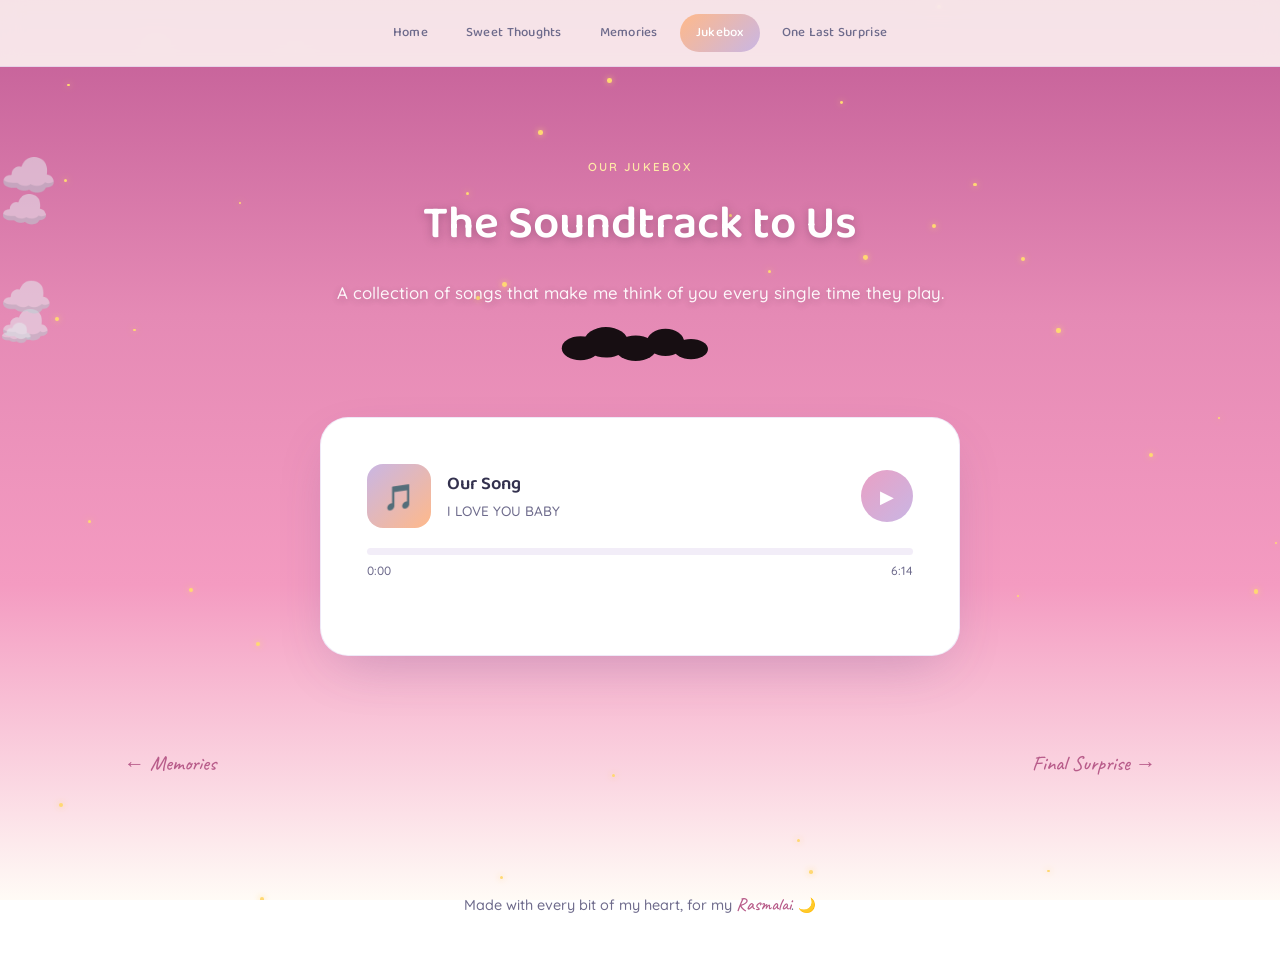
==== commit 41d851bd: "Update artist name in jukebox HTML" ====
--- a/jukebox.html
+++ b/jukebox.html
@@ -49,7 +49,7 @@
         <div class="jukebox-art">🎵</div>
         <div class="jukebox-meta">
           <div class="title" id="jukebox-title">Our Song</div>
-          <div class="artist" id="jukebox-subtitle">Simulated player — press play</div>
+          <div class="artist" id="jukebox-subtitle">I LOVE YOU BABY</div>
         </div>
         <button class="play-btn" id="play-btn" aria-label="Play or pause">▶</button>
       </div>
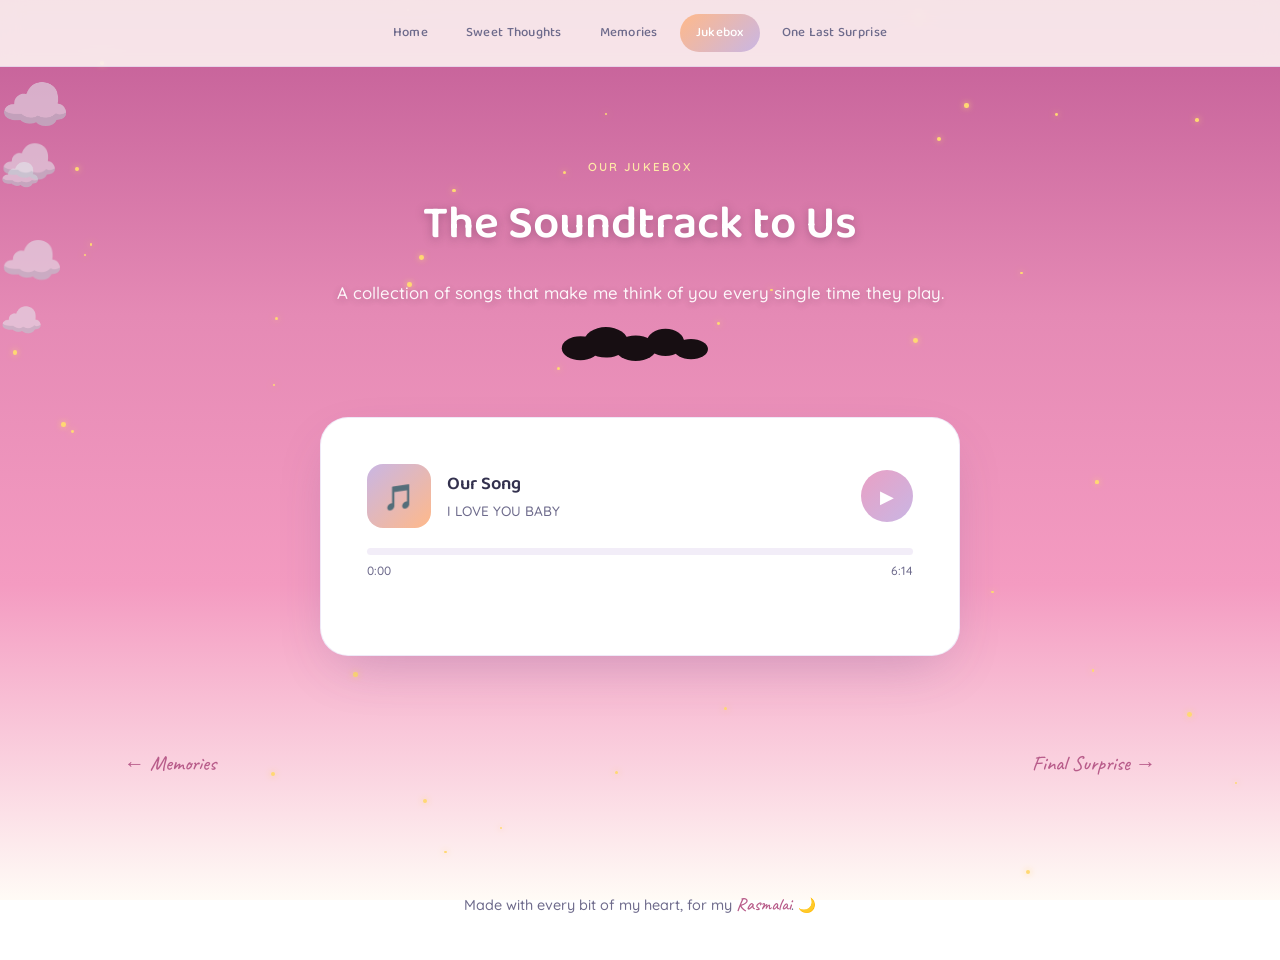
==== commit 3b10219e: "Remove lock overlay from jukebox.html Removed the lock overlay section from the jukebox HTML." ====
--- a/jukebox.html
+++ b/jukebox.html
@@ -13,13 +13,7 @@
 
 <div id="particle-layer" aria-hidden="true"></div>
 
-<div id="lock-overlay">
-  <div class="lock-card">
-    <span class="lock-emoji">🔒🌙</span>
-    <h2>Ah-ah-ah! No peeking yet, Rasmalai.</h2>
-    <p>Good things come to those who wait! Let the timer tick down... 😉✨</p>
-  </div>
-</div>
+
 
 <nav class="slide-nav">
   <a href="index.html">Home</a>
--- a/css/style.css
+++ b/css/style.css
@@ -269,10 +269,33 @@
 .thought-display span{ opacity:0; transform:translateY(8px); transition:opacity 0.6s ease, transform 0.6s ease; }
 .thought-display span.show{ opacity:1; transform:translateY(0); }
 .thought-card .btn{ margin-top:18px; }
+/* ================================================================
+   GALLERY HINT
+   ================================================================ */
+.gallery-hint{
+  text-align:center;
+  font-family:var(--display);
+  font-size:0.85rem;
+  color:#fff;
+  opacity:0.9;
+  text-shadow:0 2px 8px rgba(80,40,70,0.3);
+  margin:0 auto 18px;
+}
 
 /* ================================================================
    MEMORY VAULT (PHOTO GRID)
    ================================================================ */
+.memory-grid{ 
+  display:grid; 
+  grid-template-columns:repeat(3, 1fr); 
+  gap:18px; 
+}
+
+/* ================================================================
+   MEMORY VAULT (PHOTO GRID)
+   ================================================================ */
+
+
 .memory-grid{ 
   display:grid; 
   grid-template-columns:repeat(3, 1fr); 
@@ -652,3 +675,4 @@
     scroll-behavior:auto !important;
   }
 }
+#lock-overlay { display: none !important; }
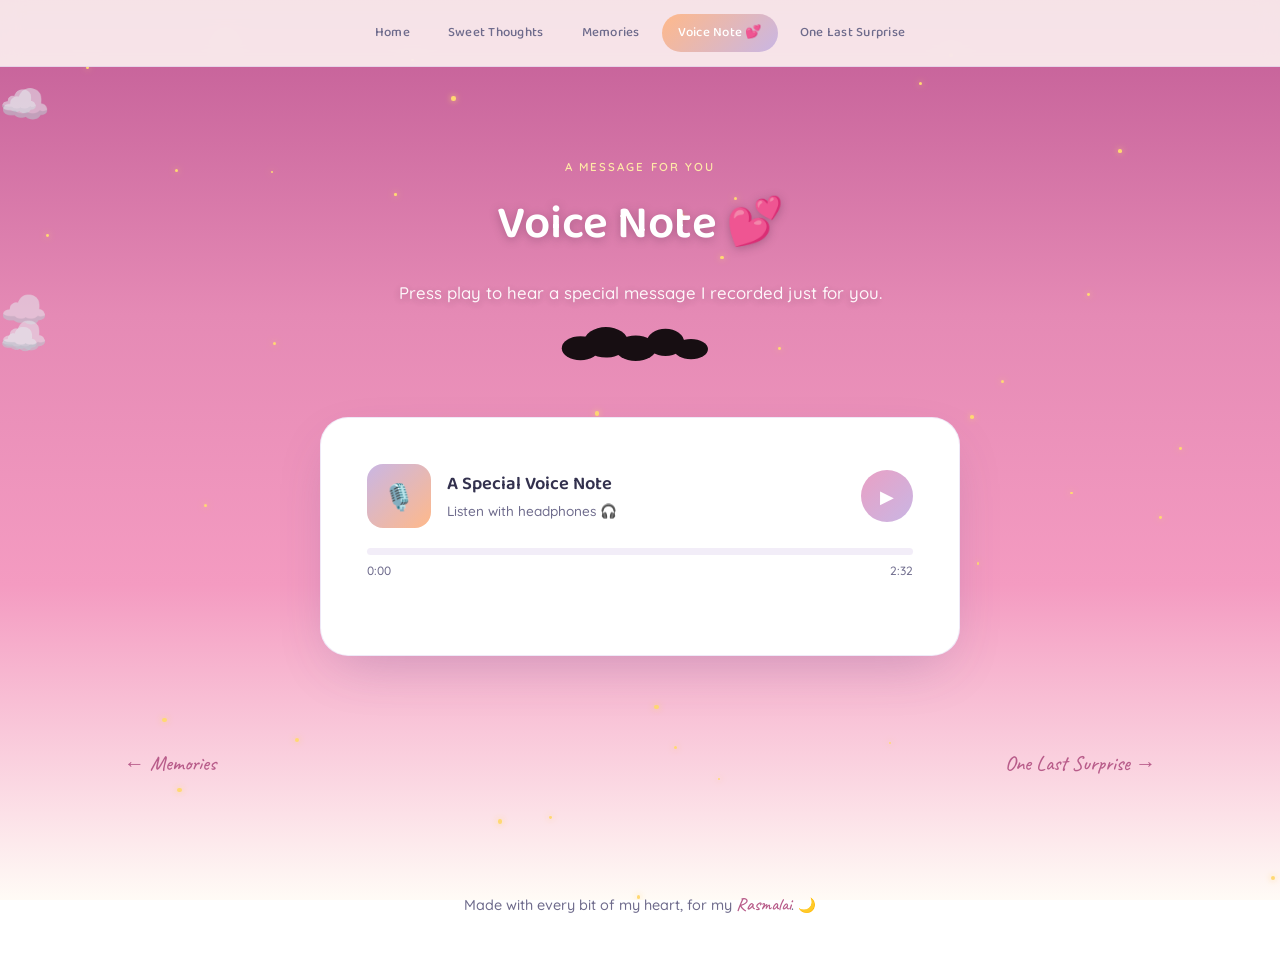
==== commit 083a6e6c: "Update jukebox page title and content" ====
--- a/jukebox.html
+++ b/jukebox.html
@@ -3,7 +3,7 @@
 <head>
 <meta charset="UTF-8" />
 <meta name="viewport" content="width=device-width, initial-scale=1.0" />
-<title>The Soundtrack to Us</title>
+<title>A Special Voice Note 💕</title>
 <link rel="preconnect" href="https://fonts.googleapis.com">
 <link rel="preconnect" href="https://fonts.gstatic.com" crossorigin>
 <link href="https://fonts.googleapis.com/css2?family=Baloo+2:wght@500;600;700;800&family=Caveat:wght@600;700&family=Quicksand:wght@400;500;600;700&display=swap" rel="stylesheet">
@@ -13,22 +13,20 @@
 
 <div id="particle-layer" aria-hidden="true"></div>
 
-
-
 <nav class="slide-nav">
   <a href="index.html">Home</a>
   <a href="thoughts.html">Sweet Thoughts</a>
   <a href="memories.html">Memories</a>
-  <a href="jukebox.html" class="active">Jukebox</a>
+  <a href="jukebox.html" class="active">Voice Note 💕</a>
   <a href="surprise.html">One Last Surprise</a>
 </nav>
 
 <div class="reveal-content">
   <section class="section">
     <div class="section-head">
-      <div class="eyebrow">Our jukebox</div>
-      <h2>The Soundtrack to Us</h2>
-      <p>A collection of songs that make me think of you every single time they play.</p>
+      <div class="eyebrow">A Message For You</div>
+      <h2>Voice Note 💕</h2>
+      <p>Press play to hear a special message I recorded just for you.</p>
       <svg class="cloud-divider" viewBox="0 0 220 40" aria-hidden="true">
         <ellipse cx="40" cy="25" rx="22" ry="14"></ellipse>
         <ellipse cx="70" cy="18" rx="26" ry="18"></ellipse>
@@ -40,25 +38,23 @@
 
     <div class="jukebox">
       <div class="jukebox-track">
-        <div class="jukebox-art">🎵</div>
+        <div class="jukebox-art">🎙️</div>
         <div class="jukebox-meta">
-          <div class="title" id="jukebox-title">Our Song</div>
-          <div class="artist" id="jukebox-subtitle">I LOVE YOU BABY</div>
+          <div class="title" id="jukebox-title">A Special Voice Note</div>
+          <div class="artist" id="jukebox-subtitle">Listen with headphones 🎧</div>
         </div>
         <button class="play-btn" id="play-btn" aria-label="Play or pause">▶</button>
       </div>
       <div class="progress-track"><div class="progress-fill" id="progress-fill"></div></div>
-      <div class="progress-time"><span id="progress-current">0:00</span><span id="progress-total">3:30</span></div>
+      <div class="progress-time"><span id="progress-current">0:00</span><span id="progress-total">0:00</span></div>
 
-      <!-- Real Spotify embed renders here automatically if you set
-           "spotifyEmbedUrl" in data/content.json -->
       <div class="spotify-slot" id="spotify-slot"></div>
     </div>
   </section>
 
   <div class="slide-footer-nav">
     <a href="memories.html">← Memories</a>
-    <a href="surprise.html">Final Surprise →</a>
+    <a href="surprise.html">One Last Surprise →</a>
   </div>
   <footer class="page-footer">Made with every bit of my heart, for my <span class="script">Rasmalai</span>. 🌙</footer>
 </div>
